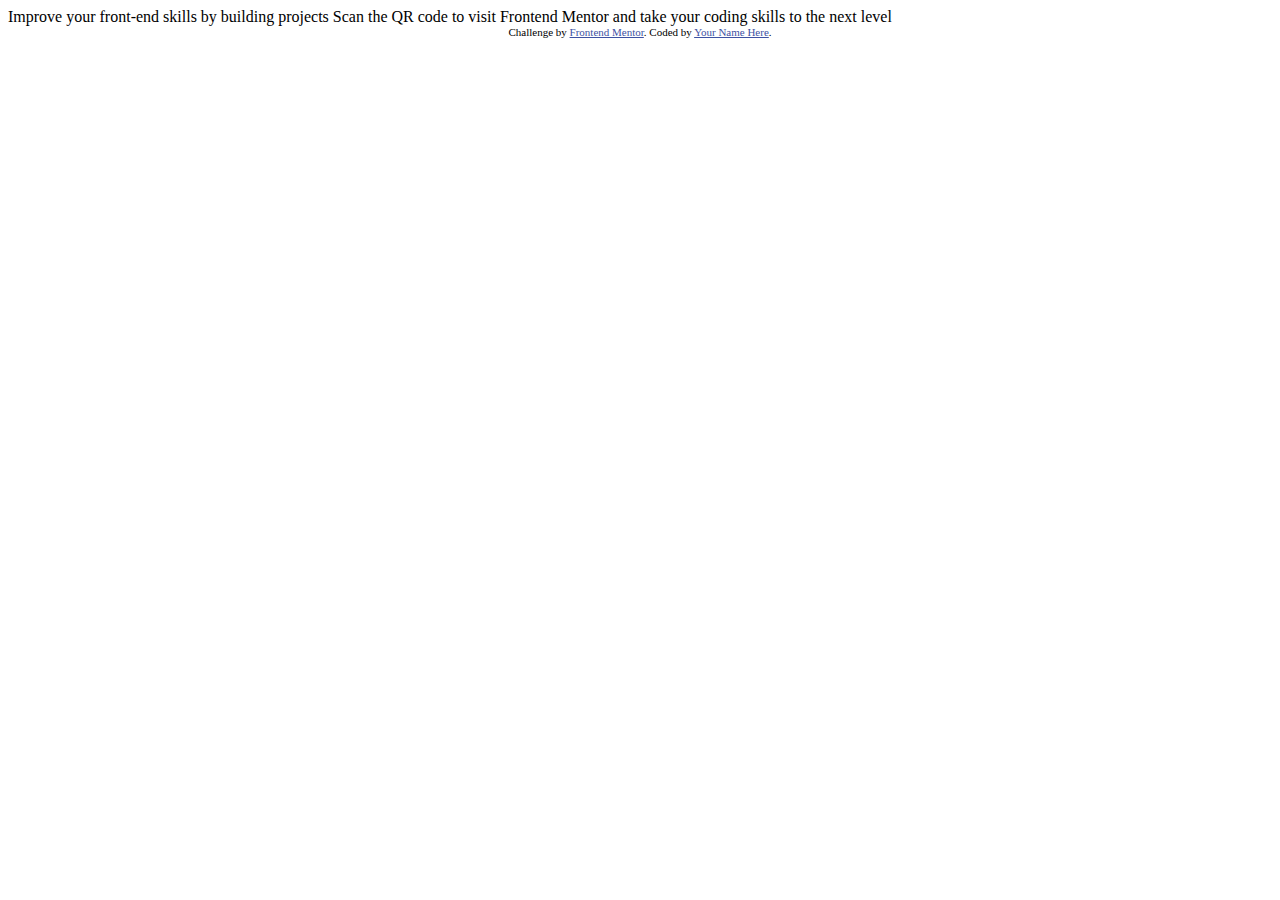
==== FrontendMentor/qr-code-component-main/index.html @ 097b5e24 "Chanlenge complete from website : https://www.frontendmentor.io/challenges/qr-code-component-iux_sIO" ====
<!DOCTYPE html>
<html lang="en">
<head>
  <meta charset="UTF-8">
  <meta name="viewport" content="width=device-width, initial-scale=1.0"> <!-- displays site properly based on user's device -->

  <link rel="icon" type="image/png" sizes="32x32" href="./images/favicon-32x32.png">
  
  <title>Frontend Mentor | QR code component</title>

  <!-- Feel free to remove these styles or customise in your own stylesheet 👍 -->
  <style>
    .attribution { font-size: 11px; text-align: center; }
    .attribution a { color: hsl(228, 45%, 44%); }
  </style>
</head>
<body>

  Improve your front-end skills by building projects

  Scan the QR code to visit Frontend Mentor and take your coding skills to the next level
  
  <div class="attribution">
    Challenge by <a href="https://www.frontendmentor.io?ref=challenge" target="_blank">Frontend Mentor</a>. 
    Coded by <a href="#">Your Name Here</a>.
  </div>
</body>
</html>
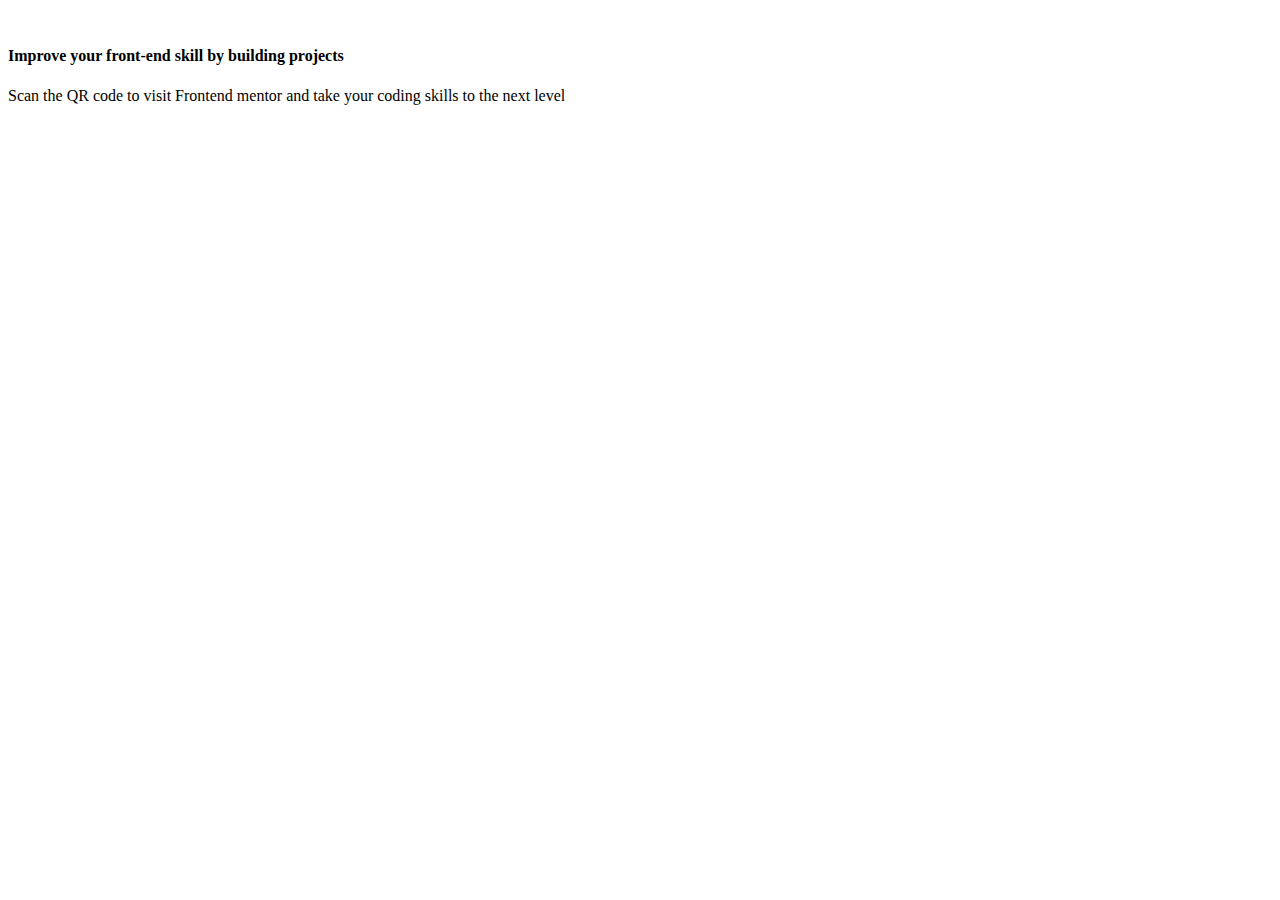
==== commit 1356c167: "Update index.html" ====
--- a/FrontendMentor/qr-code-component-main/index.html
+++ b/FrontendMentor/qr-code-component-main/index.html
@@ -1,28 +1,27 @@
 <!DOCTYPE html>
 <html lang="en">
+
 <head>
-  <meta charset="UTF-8">
-  <meta name="viewport" content="width=device-width, initial-scale=1.0"> <!-- displays site properly based on user's device -->
+    <meta charset="UTF-8">
+    <meta name="viewport" content="width=device-width, initial-scale=1.0">
+    <title>Document</title>
+    <link rel="stylesheet" href="../css/qrcode.css">
+</head>
 
-  <link rel="icon" type="image/png" sizes="32x32" href="./images/favicon-32x32.png">
-  
-  <title>Frontend Mentor | QR code component</title>
+<body>
+    <div class="qrcode-container">
+        <img src="../images/image-qr-code.png" alt="">
+        <div class="content-info">
+            <h4>
+                Improve your front-end skill by building projects
+            </h4>
+            <p>
+                Scan the QR code to visit Frontend mentor and take your coding skills to the next level
+            </p>
+        </div>
 
-  <!-- Feel free to remove these styles or customise in your own stylesheet 👍 -->
-  <style>
-    .attribution { font-size: 11px; text-align: center; }
-    .attribution a { color: hsl(228, 45%, 44%); }
-  </style>
-</head>
-<body>
 
-  Improve your front-end skills by building projects
+    </div>
+</body>
 
-  Scan the QR code to visit Frontend Mentor and take your coding skills to the next level
-  
-  <div class="attribution">
-    Challenge by <a href="https://www.frontendmentor.io?ref=challenge" target="_blank">Frontend Mentor</a>. 
-    Coded by <a href="#">Your Name Here</a>.
-  </div>
-</body>
-</html>+</html>
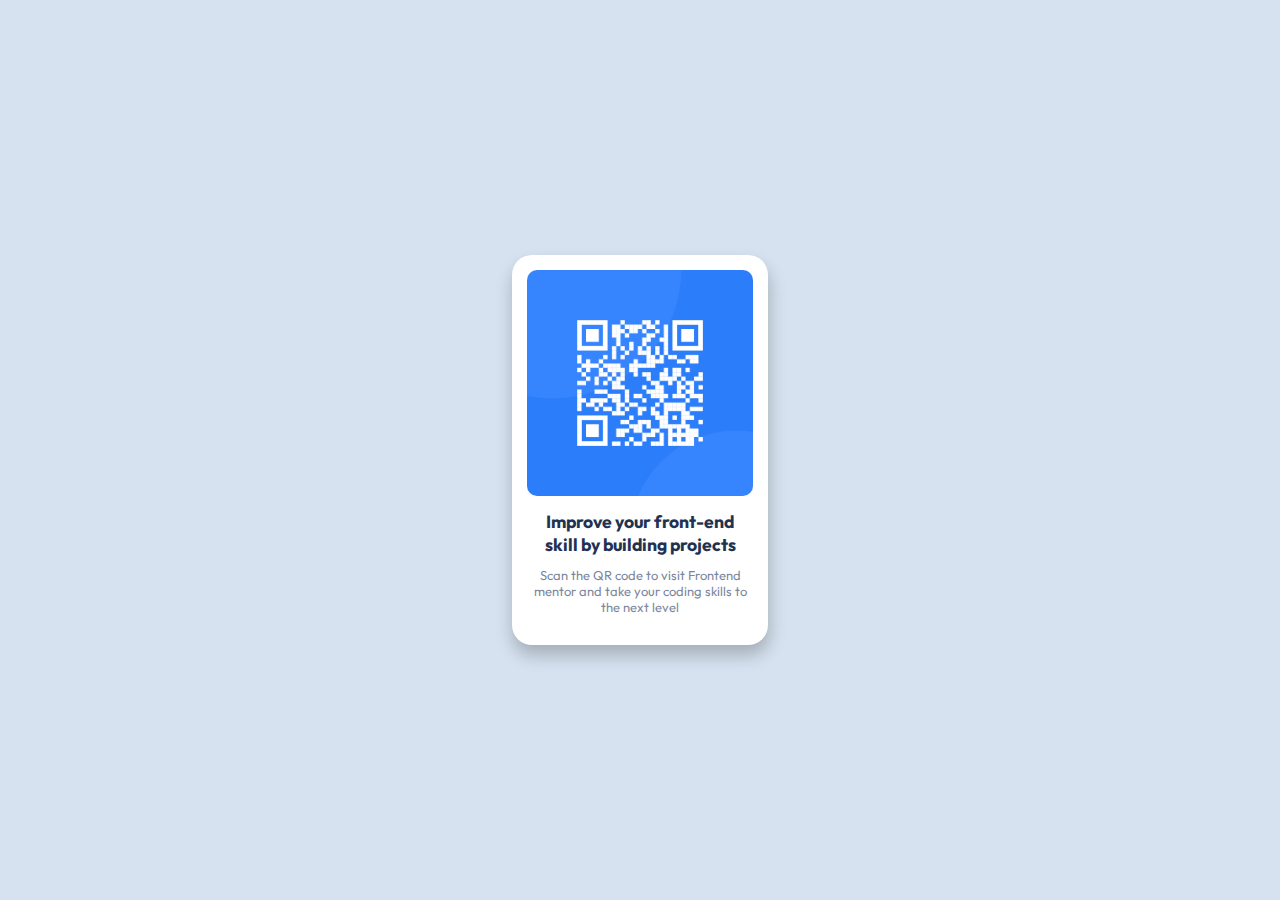
==== commit 891fb92a: "Update index.html" ====
--- a/FrontendMentor/qr-code-component-main/index.html
+++ b/FrontendMentor/qr-code-component-main/index.html
@@ -5,12 +5,12 @@
     <meta charset="UTF-8">
     <meta name="viewport" content="width=device-width, initial-scale=1.0">
     <title>Document</title>
-    <link rel="stylesheet" href="../css/qrcode.css">
+    <link rel="stylesheet" href="./css/qrcode.css">
 </head>
 
 <body>
     <div class="qrcode-container">
-        <img src="../images/image-qr-code.png" alt="">
+        <img src="./images/image-qr-code.png" alt="">
         <div class="content-info">
             <h4>
                 Improve your front-end skill by building projects
--- a/FrontendMentor/qr-code-component-main/css/qrcode.css
+++ b/FrontendMentor/qr-code-component-main/css/qrcode.css
@@ -0,0 +1,64 @@
+@import url('https://fonts.googleapis.com/css2?family=Outfit:wght@400;700&display=swap');
+
+:root {
+    --White: hsl(0, 0%, 100%);
+    --LightGray: hsl(212, 45%, 89%);
+    --GrayishBlue: hsl(220, 15%, 55%);
+    --DarkBlue: hsl(218, 44%, 22%);
+}
+
+p {
+    font-size: 0.9em;
+    color: var(--GrayishBlue);
+    padding-bottom: 15px;
+    padding-left: 5px;
+    padding-right: 5px;
+    padding-top: 6px;
+}
+
+* {
+    margin: 0;
+    padding: 0;
+    box-sizing: border-box;
+    font-family: 'Outfit', sans-serif;
+}
+
+body {
+    background-color: var(--LightGray);
+    /* background-color:rgb(213, 225, 239) ; */
+    display: flex;
+    align-items: center;
+    justify-content: center;
+    height: 100vh;
+}
+
+.qrcode-container {
+    background: var(--White);
+    display: block;
+    max-width: 20%;
+    min-height: 30%;
+    padding: 15px;
+    border-radius: 20px;
+    /* box-shadow: 3px 3px 3px black; */
+    box-shadow: 1px 10px 17px 0px rgba(0, 0, 0, 0.23);
+    -webkit-box-shadow: 1px 10px 17px 0px rgba(0, 0, 0, 0.23);
+    -moz-box-shadow: 1px 10px 17px 0px rgba(0, 0, 0, 0.23);
+}
+
+.qrcode-container img {
+    border-radius: 10px;
+    width: 100%;
+    margin-bottom: 5px;
+}
+
+.content-info {
+    font-size: 0.9rem;
+    text-align: center;
+}
+
+.content-info h4 {
+    /* margin-bottom: 10px; */
+    padding: 5px;
+    font-size: 1.1rem;
+    color: var(--DarkBlue);
+}